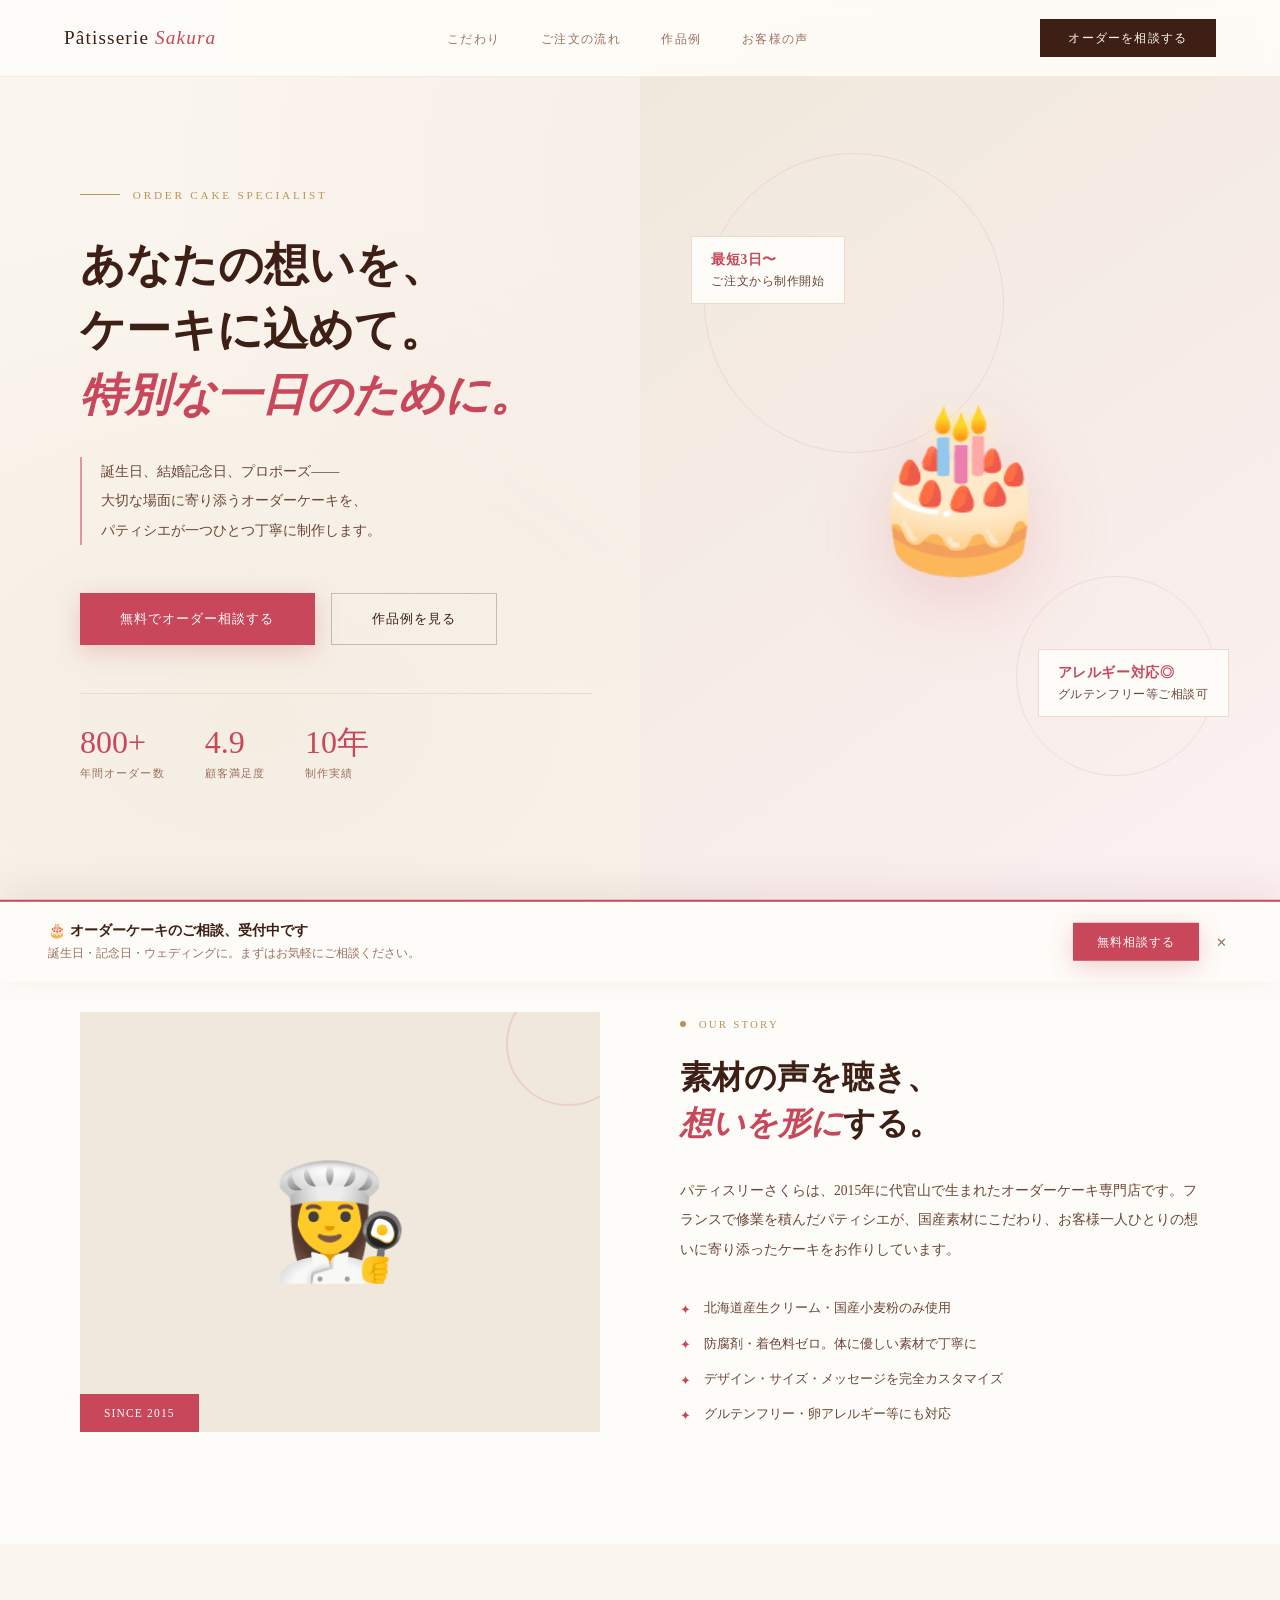
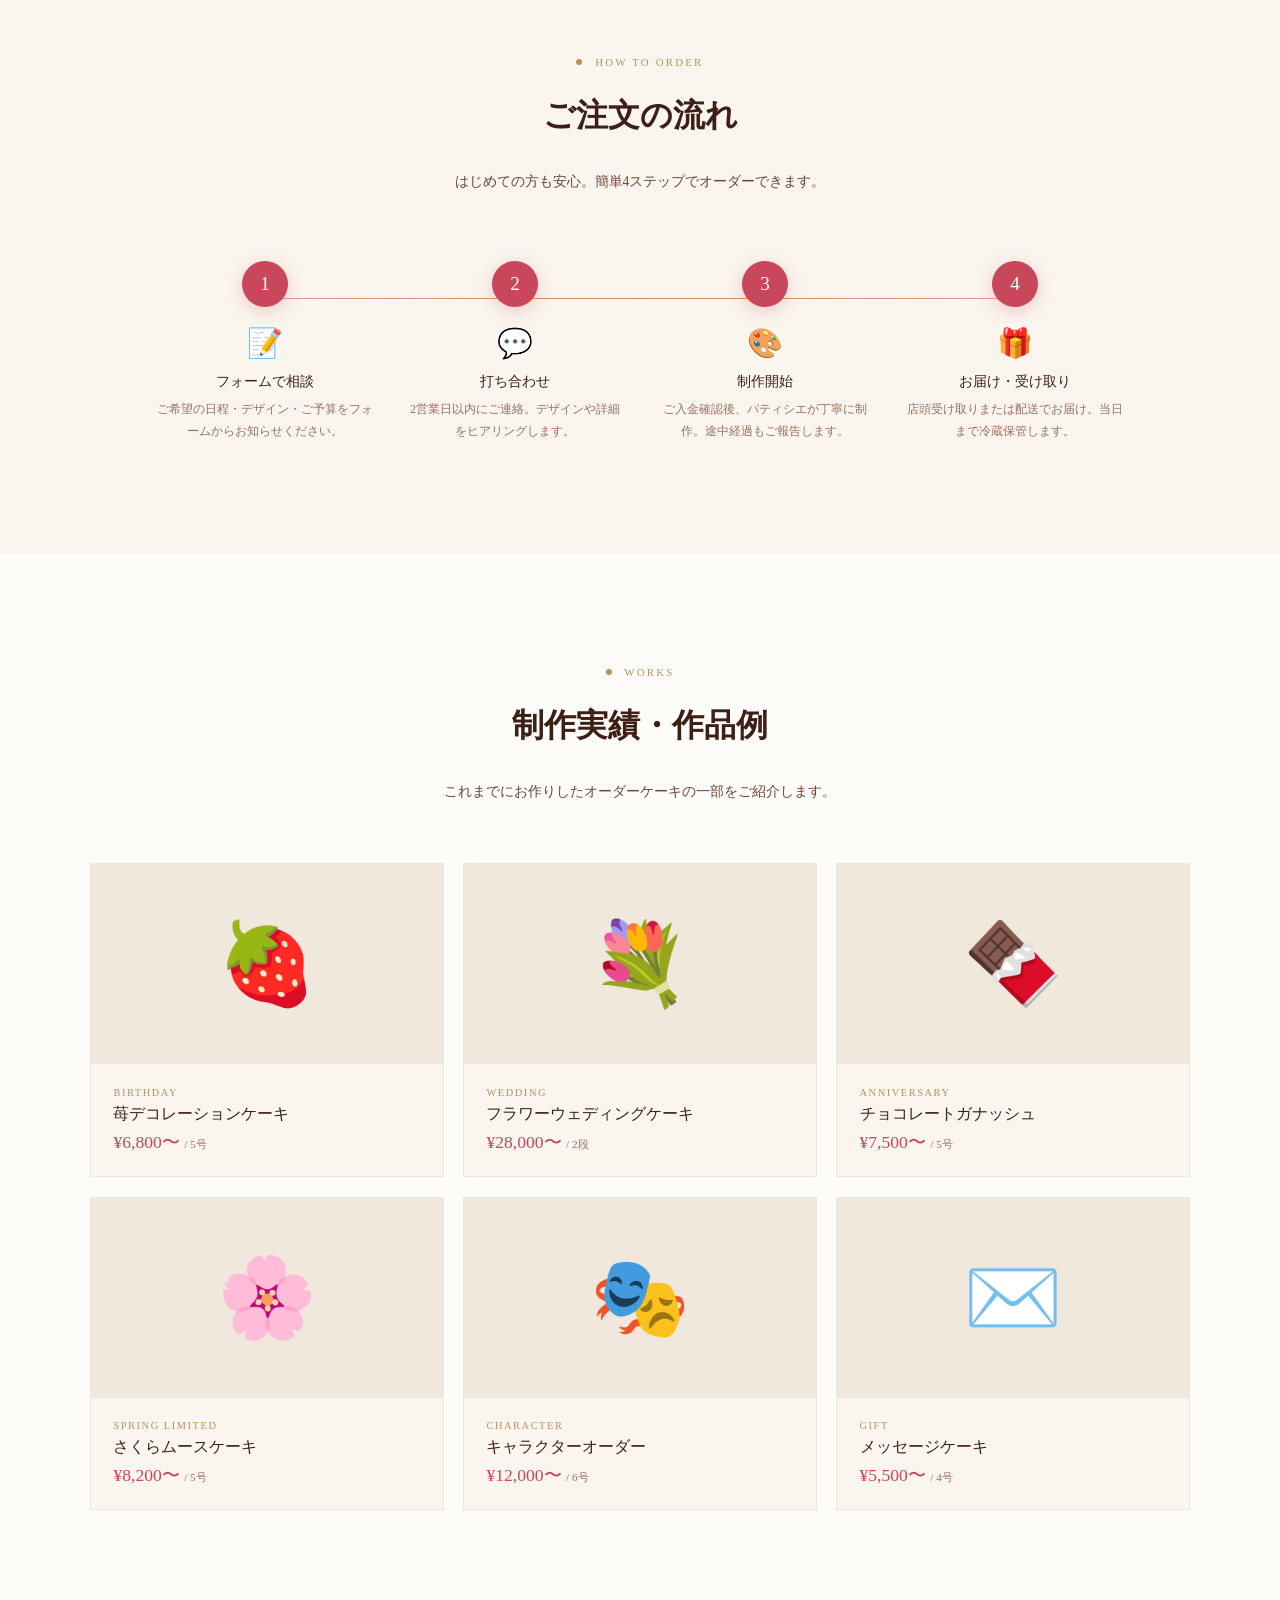
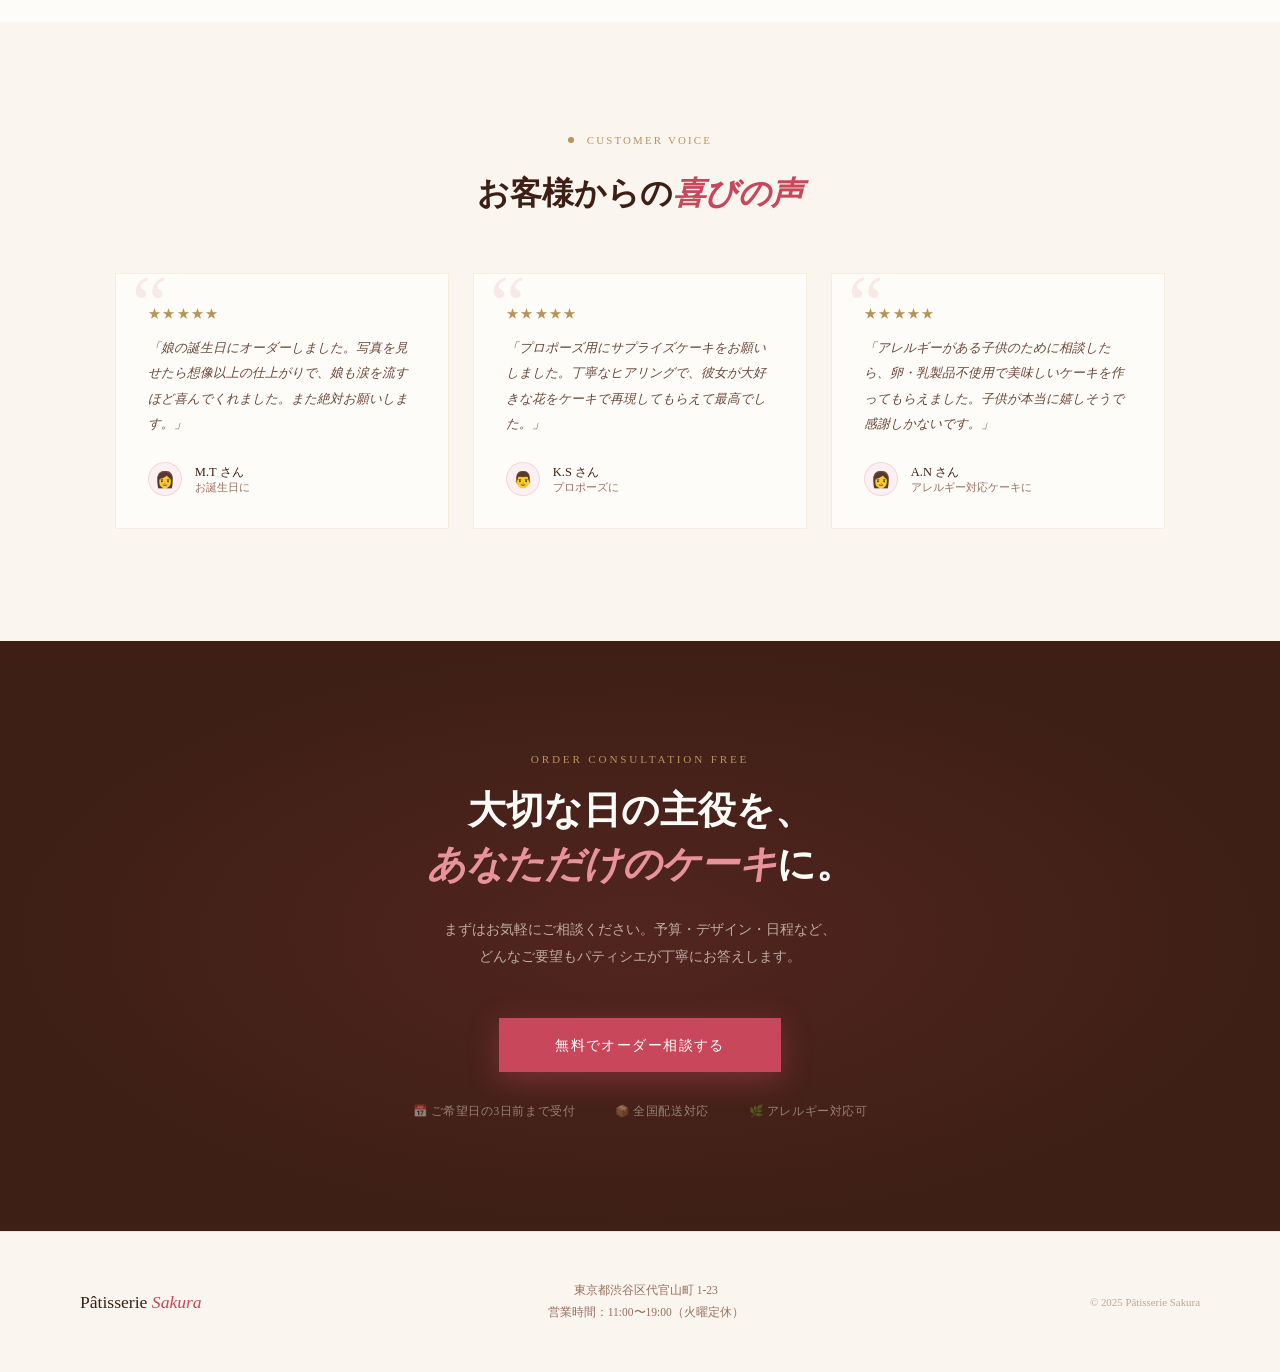
==== cake-lp/index.html @ a712b5a2 "add all LPs" ====
<!DOCTYPE html>
<html lang="ja">

<head>
    <meta charset="UTF-8">
    <meta name="viewport" content="width=device-width, initial-scale=1.0">
    <title>Pâtisserie Sakura | オーダーケーキ専門店</title>
    <link rel="stylesheet" href="style.css">

</head>

<body>

    <nav>
        <div class="nav-logo">Pâtisserie <em>Sakura</em></div>
        <ul class="nav-links">
            <li><a href="#about">こだわり</a></li>
            <li><a href="#flow">ご注文の流れ</a></li>
            <li><a href="#gallery">作品例</a></li>
            <li><a href="#voice">お客様の声</a></li>
        </ul>
        <button class="nav-cta" onclick="openModal()">オーダーを相談する</button>
    </nav>

    <section class="hero">
        <div class="hero-left">
            <div class="hero-eyebrow">
                <span class="eyebrow-line"></span>
                <span class="eyebrow-text">Order Cake Specialist</span>
            </div>
            <h1>あなたの想いを、<br>ケーキに込めて。<br><em>特別な一日のために。</em></h1>
            <p class="hero-desc">
                誕生日、結婚記念日、プロポーズ——<br>
                大切な場面に寄り添うオーダーケーキを、<br>
                パティシエが一つひとつ丁寧に制作します。
            </p>
            <div class="hero-actions">
                <button class="btn-main" onclick="openModal()">無料でオーダー相談する</button>
                <button class="btn-sub"
                    onclick="document.getElementById('gallery').scrollIntoView({behavior:'smooth'})">作品例を見る</button>
            </div>
            <div class="hero-proof">
                <div class="proof-item"><span class="proof-num">800+</span><span class="proof-label">年間オーダー数</span>
                </div>
                <div class="proof-item"><span class="proof-num">4.9</span><span class="proof-label">顧客満足度</span></div>
                <div class="proof-item"><span class="proof-num">10年</span><span class="proof-label">制作実績</span></div>
            </div>
        </div>
        <div class="hero-right">
            <div class="hero-img-main">
                <div class="deco-circle"></div>
                <div class="deco-circle"></div>
                <div class="cake-display">🎂</div>
                <div class="hero-tag hero-tag-1"><strong>最短3日〜</strong>ご注文から制作開始</div>
                <div class="hero-tag hero-tag-2"><strong>アレルギー対応◎</strong>グルテンフリー等ご相談可</div>
            </div>
        </div>
    </section>

    <section class="about" id="about">
        <div class="about-visual fade-in">
            <div class="about-img-box">👩‍🍳<span class="about-img-label">SINCE 2015</span></div>
        </div>
        <div class="about-content">
            <div class="section-eyebrow fade-in">
                <div class="eyebrow-dot"></div><span class="eyebrow-label">Our Story</span>
            </div>
            <h2 class="section-title fade-in">素材の声を聴き、<br><em>想いを形に</em>する。</h2>
            <p class="section-body fade-in">
                パティスリーさくらは、2015年に代官山で生まれたオーダーケーキ専門店です。フランスで修業を積んだパティシエが、国産素材にこだわり、お客様一人ひとりの想いに寄り添ったケーキをお作りしています。</p>
            <div class="feature-list fade-in">
                <div class="feature-item"><span class="feature-check">✦</span>北海道産生クリーム・国産小麦粉のみ使用</div>
                <div class="feature-item"><span class="feature-check">✦</span>防腐剤・着色料ゼロ。体に優しい素材で丁寧に</div>
                <div class="feature-item"><span class="feature-check">✦</span>デザイン・サイズ・メッセージを完全カスタマイズ</div>
                <div class="feature-item"><span class="feature-check">✦</span>グルテンフリー・卵アレルギー等にも対応</div>
            </div>
        </div>
    </section>

    <section class="flow" id="flow">
        <div class="flow-header">
            <div class="section-eyebrow fade-in" style="justify-content:center">
                <div class="eyebrow-dot"></div><span class="eyebrow-label">How to Order</span>
            </div>
            <h2 class="section-title fade-in" style="text-align:center">ご注文の流れ</h2>
            <p class="section-body fade-in" style="max-width:500px;margin:0 auto;text-align:center">
                はじめての方も安心。簡単4ステップでオーダーできます。</p>
        </div>
        <div class="flow-steps">
            <div class="flow-step fade-in">
                <div class="step-num">1</div><span class="step-icon">📝</span>
                <p class="step-title">フォームで相談</p>
                <p class="step-desc">ご希望の日程・デザイン・ご予算をフォームからお知らせください。</p>
            </div>
            <div class="flow-step fade-in">
                <div class="step-num">2</div><span class="step-icon">💬</span>
                <p class="step-title">打ち合わせ</p>
                <p class="step-desc">2営業日以内にご連絡。デザインや詳細をヒアリングします。</p>
            </div>
            <div class="flow-step fade-in">
                <div class="step-num">3</div><span class="step-icon">🎨</span>
                <p class="step-title">制作開始</p>
                <p class="step-desc">ご入金確認後、パティシエが丁寧に制作。途中経過もご報告します。</p>
            </div>
            <div class="flow-step fade-in">
                <div class="step-num">4</div><span class="step-icon">🎁</span>
                <p class="step-title">お届け・受け取り</p>
                <p class="step-desc">店頭受け取りまたは配送でお届け。当日まで冷蔵保管します。</p>
            </div>
        </div>
    </section>

    <section class="gallery" id="gallery">
        <div class="gallery-header">
            <div class="section-eyebrow fade-in" style="justify-content:center">
                <div class="eyebrow-dot"></div><span class="eyebrow-label">Works</span>
            </div>
            <h2 class="section-title fade-in" style="text-align:center">制作実績・作品例</h2>
            <p class="section-body fade-in" style="max-width:480px;margin:0 auto;text-align:center">
                これまでにお作りしたオーダーケーキの一部をご紹介します。</p>
        </div>
        <div class="gallery-grid">
            <div class="gallery-card fade-in">
                <div class="gallery-img">🍓</div>
                <div class="gallery-body"><span class="gallery-tag">Birthday</span>
                    <p class="gallery-name">苺デコレーションケーキ</p>
                    <p class="gallery-price">¥6,800〜 <small>/ 5号</small></p>
                </div>
            </div>
            <div class="gallery-card fade-in">
                <div class="gallery-img">💐</div>
                <div class="gallery-body"><span class="gallery-tag">Wedding</span>
                    <p class="gallery-name">フラワーウェディングケーキ</p>
                    <p class="gallery-price">¥28,000〜 <small>/ 2段</small></p>
                </div>
            </div>
            <div class="gallery-card fade-in">
                <div class="gallery-img">🍫</div>
                <div class="gallery-body"><span class="gallery-tag">Anniversary</span>
                    <p class="gallery-name">チョコレートガナッシュ</p>
                    <p class="gallery-price">¥7,500〜 <small>/ 5号</small></p>
                </div>
            </div>
            <div class="gallery-card fade-in">
                <div class="gallery-img">🌸</div>
                <div class="gallery-body"><span class="gallery-tag">Spring Limited</span>
                    <p class="gallery-name">さくらムースケーキ</p>
                    <p class="gallery-price">¥8,200〜 <small>/ 5号</small></p>
                </div>
            </div>
            <div class="gallery-card fade-in">
                <div class="gallery-img">🎭</div>
                <div class="gallery-body"><span class="gallery-tag">Character</span>
                    <p class="gallery-name">キャラクターオーダー</p>
                    <p class="gallery-price">¥12,000〜 <small>/ 6号</small></p>
                </div>
            </div>
            <div class="gallery-card fade-in">
                <div class="gallery-img">✉️</div>
                <div class="gallery-body"><span class="gallery-tag">Gift</span>
                    <p class="gallery-name">メッセージケーキ</p>
                    <p class="gallery-price">¥5,500〜 <small>/ 4号</small></p>
                </div>
            </div>
        </div>
    </section>

    <section class="voice" id="voice">
        <div class="voice-header">
            <div class="section-eyebrow fade-in" style="justify-content:center">
                <div class="eyebrow-dot"></div><span class="eyebrow-label">Customer Voice</span>
            </div>
            <h2 class="section-title fade-in" style="text-align:center">お客様からの<em>喜びの声</em></h2>
        </div>
        <div class="voice-grid">
            <div class="voice-card fade-in">
                <div class="voice-stars">★★★★★</div>
                <p class="voice-text">「娘の誕生日にオーダーしました。写真を見せたら想像以上の仕上がりで、娘も涙を流すほど喜んでくれました。また絶対お願いします。」</p>
                <div class="voice-author">
                    <div class="voice-avatar">👩</div>
                    <div>
                        <p class="voice-name">M.T さん</p>
                        <p class="voice-occasion">お誕生日に</p>
                    </div>
                </div>
            </div>
            <div class="voice-card fade-in">
                <div class="voice-stars">★★★★★</div>
                <p class="voice-text">「プロポーズ用にサプライズケーキをお願いしました。丁寧なヒアリングで、彼女が大好きな花をケーキで再現してもらえて最高でした。」</p>
                <div class="voice-author">
                    <div class="voice-avatar">👨</div>
                    <div>
                        <p class="voice-name">K.S さん</p>
                        <p class="voice-occasion">プロポーズに</p>
                    </div>
                </div>
            </div>
            <div class="voice-card fade-in">
                <div class="voice-stars">★★★★★</div>
                <p class="voice-text">「アレルギーがある子供のために相談したら、卵・乳製品不使用で美味しいケーキを作ってもらえました。子供が本当に嬉しそうで感謝しかないです。」</p>
                <div class="voice-author">
                    <div class="voice-avatar">👩</div>
                    <div>
                        <p class="voice-name">A.N さん</p>
                        <p class="voice-occasion">アレルギー対応ケーキに</p>
                    </div>
                </div>
            </div>
        </div>
    </section>

    <section class="cta-section">
        <p class="cta-eyebrow fade-in">Order Consultation Free</p>
        <h2 class="cta-title fade-in">大切な日の主役を、<br><em>あなただけのケーキ</em>に。</h2>
        <p class="cta-desc fade-in">まずはお気軽にご相談ください。予算・デザイン・日程など、<br>どんなご要望もパティシエが丁寧にお答えします。</p>
        <button class="cta-btn fade-in" onclick="openModal()">無料でオーダー相談する</button>
        <div class="cta-notes fade-in">
            <span class="cta-note-item">📅 ご希望日の3日前まで受付</span>
            <span class="cta-note-item">📦 全国配送対応</span>
            <span class="cta-note-item">🌿 アレルギー対応可</span>
        </div>
    </section>

    <footer>
        <div class="footer-logo">Pâtisserie <em>Sakura</em></div>
        <div class="footer-info">東京都渋谷区代官山町 1-23<br>営業時間：11:00〜19:00（火曜定休）</div>
        <p class="footer-copy">© 2025 Pâtisserie Sakura</p>
    </footer>

    <!-- MODAL -->
    <div class="modal-overlay" id="modalOverlay">
        <div class="modal">
            <button class="modal-close" onclick="closeModal()">✕</button>
            <p class="modal-eyebrow">Order Consultation</p>
            <h3>オーダー相談フォーム</h3>
            <p class="modal-sub">ご希望の内容をお知らせください。<br>2営業日以内にパティシエよりご連絡いたします。相談無料です。</p>
            <div class="modal-form">
                <input type="text" placeholder="お名前">
                <input type="email" placeholder="メールアドレス">
                <input type="text" placeholder="ご希望日（例：2025年8月15日）">
                <select>
                    <option value="">ご用途を選択</option>
                    <option>誕生日</option>
                    <option>結婚記念日</option>
                    <option>プロポーズ</option>
                    <option>ウェディング</option>
                    <option>ギフト・その他</option>
                </select>
                <input type="text" placeholder="ご予算の目安（例：1万円前後）">
                <textarea placeholder="デザインのご希望・アレルギー・その他ご要望"></textarea>
                <button class="modal-submit" onclick="closeModal()">相談内容を送信する</button>
            </div>
            <p class="modal-note">※ 送信後2営業日以内にご連絡いたします</p>
        </div>
    </div>

    <!-- SLIDE UP -->
    <div class="slide-up" id="slideUp">
        <div class="slide-content">
            <strong>🎂 オーダーケーキのご相談、受付中です</strong>
            <p>誕生日・記念日・ウェディングに。まずはお気軽にご相談ください。</p>
        </div>
        <div class="slide-btns">
            <button class="btn-main" style="padding:0.65rem 1.5rem;font-size:0.78rem"
                onclick="openModal()">無料相談する</button>
            <button class="slide-close" onclick="closeSlide()">✕</button>
        </div>
    </div>
    <script src="script.js"></script>

</body>

</html>
---- cake-lp/style.css ----
:root {
    --rouge: #C8475A;
    --rouge-light: #E8929E;
    --rouge-pale: #FDF0F2;
    --cream: #FAF5EE;
    --cream-dark: #F0E8DC;
    --ivory: #FEFCF8;
    --chocolate: #3D1F15;
    --brown: #6B3A2A;
    --gold: #B8935A;
    --text: #2C1810;
    --text-mid: #6B4535;
    --text-light: #9B7060;
}

* {
    margin: 0;
    padding: 0;
    box-sizing: border-box;
}

html {
    scroll-behavior: smooth;
}

body {
    font-family: 'Noto Serif JP', serif;
    background: var(--ivory);
    color: var(--text);
    overflow-x: hidden;
}

/* NAV */
nav {
    position: fixed;
    top: 0;
    left: 0;
    right: 0;
    z-index: 200;
    padding: 1.2rem 4rem;
    display: flex;
    justify-content: space-between;
    align-items: center;
    background: rgba(254, 252, 248, 0.95);
    backdrop-filter: blur(10px);
    border-bottom: 1px solid rgba(184, 147, 90, 0.15);
}

.nav-logo {
    font-family: 'Libre Baskerville', serif;
    font-size: 1.2rem;
    color: var(--chocolate);
    letter-spacing: 0.06em;
}

.nav-logo em {
    font-style: italic;
    color: var(--rouge);
}

.nav-links {
    display: flex;
    gap: 2.5rem;
    list-style: none;
}

.nav-links a {
    font-size: 0.75rem;
    letter-spacing: 0.12em;
    color: var(--text-light);
    text-decoration: none;
    transition: color 0.3s;
}

.nav-links a:hover {
    color: var(--rouge);
}

.nav-cta {
    background: var(--chocolate);
    color: var(--cream);
    border: none;
    padding: 0.65rem 1.8rem;
    font-family: 'Noto Serif JP', serif;
    font-size: 0.75rem;
    letter-spacing: 0.1em;
    cursor: pointer;
    transition: all 0.3s;
}

.nav-cta:hover {
    background: var(--rouge);
}

/* HERO */
.hero {
    min-height: 100vh;
    display: grid;
    grid-template-columns: 1fr 1fr;
    padding-top: 70px;
    background: var(--cream);
    position: relative;
    overflow: hidden;
}

.hero::before {
    content: '';
    position: absolute;
    inset: 0;
    background: radial-gradient(ellipse at 80% 20%, rgba(200, 71, 90, 0.07) 0%, transparent 60%),
        radial-gradient(ellipse at 20% 80%, rgba(184, 147, 90, 0.08) 0%, transparent 50%);
}

.hero-left {
    display: flex;
    flex-direction: column;
    justify-content: center;
    padding: 5rem 3rem 5rem 5rem;
    position: relative;
    z-index: 2;
}

.hero-eyebrow {
    display: flex;
    align-items: center;
    gap: 0.8rem;
    margin-bottom: 2rem;
}

.eyebrow-line {
    width: 40px;
    height: 1px;
    background: var(--gold);
}

.eyebrow-text {
    font-size: 0.7rem;
    letter-spacing: 0.25em;
    color: var(--gold);
    text-transform: uppercase;
}

.hero h1 {
    font-family: 'Libre Baskerville', serif;
    font-size: clamp(2rem, 3.5vw, 3.2rem);
    line-height: 1.45;
    color: var(--chocolate);
    margin-bottom: 1.8rem;
}

.hero h1 em {
    font-style: italic;
    color: var(--rouge);
    display: block;
}

.hero-desc {
    font-size: 0.88rem;
    line-height: 2.1;
    color: var(--text-mid);
    font-weight: 300;
    max-width: 400px;
    margin-bottom: 3rem;
    border-left: 2px solid var(--rouge-light);
    padding-left: 1.2rem;
}

.hero-actions {
    display: flex;
    gap: 1rem;
    flex-wrap: wrap;
    margin-bottom: 3rem;
}

.btn-main {
    background: var(--rouge);
    color: white;
    border: none;
    padding: 1rem 2.5rem;
    font-family: 'Noto Serif JP', serif;
    font-size: 0.82rem;
    letter-spacing: 0.08em;
    cursor: pointer;
    transition: all 0.3s;
    box-shadow: 0 6px 24px rgba(200, 71, 90, 0.25);
}

.btn-main:hover {
    background: var(--chocolate);
    transform: translateY(-2px);
}

.btn-sub {
    background: transparent;
    color: var(--chocolate);
    border: 1px solid rgba(61, 31, 21, 0.25);
    padding: 1rem 2.5rem;
    font-family: 'Noto Serif JP', serif;
    font-size: 0.82rem;
    letter-spacing: 0.08em;
    cursor: pointer;
    transition: all 0.3s;
}

.btn-sub:hover {
    border-color: var(--rouge);
    color: var(--rouge);
}

.hero-proof {
    display: flex;
    gap: 2.5rem;
    padding-top: 2rem;
    border-top: 1px solid rgba(184, 147, 90, 0.2);
}

.proof-num {
    font-family: 'EB Garamond', serif;
    font-size: 2rem;
    color: var(--rouge);
    display: block;
    line-height: 1;
    margin-bottom: 0.3rem;
}

.proof-label {
    font-size: 0.68rem;
    letter-spacing: 0.1em;
    color: var(--text-light);
}

.hero-right {
    position: relative;
    overflow: hidden;
}

.hero-img-main {
    width: 100%;
    height: 100%;
    background: linear-gradient(145deg, var(--cream-dark) 0%, var(--rouge-pale) 100%);
    display: flex;
    align-items: center;
    justify-content: center;
    position: relative;
}

.cake-display {
    font-size: 10rem;
    animation: gentleFloat 5s ease-in-out infinite;
    filter: drop-shadow(0 20px 40px rgba(200, 71, 90, 0.2));
    position: relative;
    z-index: 2;
}

@keyframes gentleFloat {

    0%,
    100% {
        transform: translateY(0) rotate(-2deg);
    }

    50% {
        transform: translateY(-14px) rotate(2deg);
    }
}

.deco-circle {
    position: absolute;
    border-radius: 50%;
    border: 1px solid rgba(200, 71, 90, 0.12);
}

.deco-circle:nth-child(1) {
    width: 300px;
    height: 300px;
    top: 10%;
    left: 10%;
}

.deco-circle:nth-child(2) {
    width: 200px;
    height: 200px;
    bottom: 15%;
    right: 10%;
}

.hero-tag {
    position: absolute;
    background: var(--ivory);
    border: 1px solid rgba(184, 147, 90, 0.3);
    padding: 0.8rem 1.2rem;
    font-size: 0.72rem;
    color: var(--text-mid);
    letter-spacing: 0.05em;
    line-height: 1.5;
}

.hero-tag-1 {
    top: 20%;
    left: 8%;
}

.hero-tag-2 {
    bottom: 22%;
    right: 8%;
}

.hero-tag strong {
    display: block;
    color: var(--rouge);
    font-size: 0.85rem;
    margin-bottom: 0.2rem;
}

/* ABOUT */
.about {
    padding: 7rem 5rem;
    background: var(--ivory);
    display: grid;
    grid-template-columns: 1fr 1fr;
    gap: 5rem;
    align-items: center;
}

.about-img-box {
    background: var(--cream-dark);
    height: 420px;
    display: flex;
    align-items: center;
    justify-content: center;
    font-size: 7rem;
    position: relative;
    overflow: hidden;
}

.about-img-box::before {
    content: '';
    position: absolute;
    top: -30px;
    right: -30px;
    width: 120px;
    height: 120px;
    border: 2px solid rgba(200, 71, 90, 0.15);
    border-radius: 50%;
}

.about-img-label {
    position: absolute;
    bottom: 0;
    left: 0;
    background: var(--rouge);
    color: white;
    padding: 0.8rem 1.5rem;
    font-size: 0.72rem;
    letter-spacing: 0.1em;
}

.section-eyebrow {
    display: flex;
    align-items: center;
    gap: 0.8rem;
    margin-bottom: 1.5rem;
}

.eyebrow-dot {
    width: 6px;
    height: 6px;
    border-radius: 50%;
    background: var(--gold);
}

.eyebrow-label {
    font-size: 0.68rem;
    letter-spacing: 0.2em;
    color: var(--gold);
    text-transform: uppercase;
}

.section-title {
    font-family: 'Libre Baskerville', serif;
    font-size: clamp(1.6rem, 2.5vw, 2.2rem);
    color: var(--chocolate);
    line-height: 1.45;
    margin-bottom: 1.8rem;
}

.section-title em {
    font-style: italic;
    color: var(--rouge);
}

.section-body {
    font-size: 0.85rem;
    line-height: 2.2;
    color: var(--text-mid);
    font-weight: 300;
    margin-bottom: 2rem;
}

.feature-list {
    display: flex;
    flex-direction: column;
    gap: 0.8rem;
}

.feature-item {
    display: flex;
    align-items: flex-start;
    gap: 0.8rem;
    font-size: 0.82rem;
    color: var(--text-mid);
    line-height: 1.6;
}

.feature-check {
    color: var(--rouge);
    flex-shrink: 0;
    margin-top: 0.1rem;
}

/* FLOW */
.flow {
    padding: 7rem 5rem;
    background: var(--cream);
}

.flow-header {
    text-align: center;
    margin-bottom: 4rem;
}

.flow-steps {
    display: grid;
    grid-template-columns: repeat(4, 1fr);
    max-width: 1000px;
    margin: 0 auto;
    position: relative;
}

.flow-steps::before {
    content: '';
    position: absolute;
    top: 2.3rem;
    left: calc(12.5% + 1rem);
    right: calc(12.5% + 1rem);
    height: 1px;
    background: linear-gradient(to right, var(--rouge-light), var(--gold), var(--rouge-light));
}

.flow-step {
    text-align: center;
    padding: 0 1rem;
    position: relative;
    z-index: 2;
}

.step-num {
    width: 46px;
    height: 46px;
    border-radius: 50%;
    background: var(--rouge);
    color: white;
    display: flex;
    align-items: center;
    justify-content: center;
    font-family: 'EB Garamond', serif;
    font-size: 1.2rem;
    margin: 0 auto 1.2rem;
    box-shadow: 0 4px 16px rgba(200, 71, 90, 0.25);
}

.step-icon {
    font-size: 1.8rem;
    margin-bottom: 0.8rem;
    display: block;
}

.step-title {
    font-size: 0.85rem;
    color: var(--chocolate);
    font-weight: 500;
    margin-bottom: 0.5rem;
}

.step-desc {
    font-size: 0.75rem;
    color: var(--text-light);
    line-height: 1.8;
    font-weight: 300;
}

/* GALLERY */
.gallery {
    padding: 7rem 5rem;
    background: var(--ivory);
}

.gallery-header {
    text-align: center;
    margin-bottom: 3.5rem;
}

.gallery-grid {
    display: grid;
    grid-template-columns: repeat(3, 1fr);
    gap: 1.2rem;
    max-width: 1100px;
    margin: 0 auto;
}

.gallery-card {
    background: var(--cream);
    border: 1px solid rgba(184, 147, 90, 0.15);
    overflow: hidden;
    transition: all 0.35s;
    cursor: pointer;
}

.gallery-card:hover {
    transform: translateY(-5px);
    box-shadow: 0 20px 50px rgba(61, 31, 21, 0.1);
}

.gallery-img {
    height: 200px;
    background: var(--cream-dark);
    display: flex;
    align-items: center;
    justify-content: center;
    font-size: 5rem;
    transition: transform 0.4s;
}

.gallery-card:hover .gallery-img {
    transform: scale(1.04);
}

.gallery-body {
    padding: 1.4rem;
}

.gallery-tag {
    font-size: 0.65rem;
    letter-spacing: 0.15em;
    color: var(--gold);
    text-transform: uppercase;
    margin-bottom: 0.4rem;
    display: block;
}

.gallery-name {
    font-family: 'Libre Baskerville', serif;
    font-size: 1rem;
    color: var(--chocolate);
    margin-bottom: 0.3rem;
}

.gallery-price {
    font-family: 'EB Garamond', serif;
    font-size: 1.1rem;
    color: var(--rouge);
}

.gallery-price small {
    font-size: 0.7rem;
    color: var(--text-light);
    font-family: 'Noto Serif JP', serif;
}

/* VOICE */
.voice {
    padding: 7rem 5rem;
    background: var(--cream);
}

.voice-header {
    text-align: center;
    margin-bottom: 3.5rem;
}

.voice-grid {
    display: grid;
    grid-template-columns: repeat(3, 1fr);
    gap: 1.5rem;
    max-width: 1050px;
    margin: 0 auto;
}

.voice-card {
    background: var(--ivory);
    border: 1px solid rgba(184, 147, 90, 0.15);
    padding: 2rem;
    position: relative;
}

.voice-card::before {
    content: '\201C';
    font-family: 'EB Garamond', serif;
    font-size: 5rem;
    color: rgba(200, 71, 90, 0.1);
    position: absolute;
    top: -10px;
    left: 1rem;
    line-height: 1;
}

.voice-stars {
    color: var(--gold);
    font-size: 0.8rem;
    letter-spacing: 0.1em;
    margin-bottom: 0.8rem;
}

.voice-text {
    font-size: 0.8rem;
    line-height: 2;
    color: var(--text-mid);
    font-weight: 300;
    font-style: italic;
    margin-bottom: 1.5rem;
}

.voice-author {
    display: flex;
    align-items: center;
    gap: 0.8rem;
}

.voice-avatar {
    width: 34px;
    height: 34px;
    border-radius: 50%;
    background: var(--rouge-pale);
    display: flex;
    align-items: center;
    justify-content: center;
    font-size: 1rem;
    border: 1px solid rgba(200, 71, 90, 0.15);
}

.voice-name {
    font-size: 0.78rem;
    color: var(--chocolate);
    font-weight: 500;
}

.voice-occasion {
    font-size: 0.68rem;
    color: var(--text-light);
}

/* CTA */
.cta-section {
    padding: 7rem 5rem;
    background: var(--chocolate);
    text-align: center;
    position: relative;
    overflow: hidden;
}

.cta-section::before {
    content: '';
    position: absolute;
    inset: 0;
    background: radial-gradient(ellipse at 50% 50%, rgba(200, 71, 90, 0.15) 0%, transparent 70%);
}

.cta-eyebrow {
    font-size: 0.7rem;
    letter-spacing: 0.25em;
    color: var(--gold);
    text-transform: uppercase;
    margin-bottom: 1.2rem;
    position: relative;
    z-index: 2;
}

.cta-title {
    font-family: 'Libre Baskerville', serif;
    font-size: clamp(1.8rem, 3vw, 2.8rem);
    color: var(--ivory);
    line-height: 1.4;
    margin-bottom: 1.5rem;
    position: relative;
    z-index: 2;
}

.cta-title em {
    font-style: italic;
    color: var(--rouge-light);
}

.cta-desc {
    font-size: 0.85rem;
    color: rgba(250, 245, 238, 0.65);
    line-height: 2;
    margin-bottom: 3rem;
    font-weight: 300;
    position: relative;
    z-index: 2;
}

.cta-btn {
    background: var(--rouge);
    color: white;
    border: none;
    padding: 1.1rem 3.5rem;
    font-family: 'Noto Serif JP', serif;
    font-size: 0.88rem;
    letter-spacing: 0.1em;
    cursor: pointer;
    transition: all 0.3s;
    box-shadow: 0 8px 30px rgba(200, 71, 90, 0.4);
    position: relative;
    z-index: 2;
}

.cta-btn:hover {
    background: var(--rouge-light);
    transform: translateY(-2px);
}

.cta-notes {
    display: flex;
    justify-content: center;
    gap: 2.5rem;
    margin-top: 2rem;
    position: relative;
    z-index: 2;
    flex-wrap: wrap;
}

.cta-note-item {
    font-size: 0.72rem;
    color: rgba(250, 245, 238, 0.45);
    letter-spacing: 0.05em;
}

/* FOOTER */
footer {
    background: var(--cream);
    padding: 3rem 5rem;
    display: flex;
    justify-content: space-between;
    align-items: center;
    border-top: 1px solid rgba(184, 147, 90, 0.2);
}

.footer-logo {
    font-family: 'Libre Baskerville', serif;
    font-size: 1.1rem;
    color: var(--chocolate);
}

.footer-logo em {
    font-style: italic;
    color: var(--rouge);
}

.footer-info {
    font-size: 0.72rem;
    color: var(--text-light);
    line-height: 1.9;
    text-align: center;
}

.footer-copy {
    font-size: 0.68rem;
    color: var(--text-light);
    opacity: 0.6;
}

/* MODAL */
.modal-overlay {
    display: none;
    position: fixed;
    inset: 0;
    background: rgba(44, 24, 16, 0.6);
    z-index: 1000;
    align-items: center;
    justify-content: center;
    backdrop-filter: blur(6px);
}

.modal-overlay.active {
    display: flex;
}

.modal {
    background: var(--ivory);
    width: 90%;
    max-width: 500px;
    padding: 3rem;
    position: relative;
    animation: modalIn 0.35s ease;
    border-top: 3px solid var(--rouge);
    max-height: 90vh;
    overflow-y: auto;
}

@keyframes modalIn {
    from {
        transform: translateY(30px);
        opacity: 0;
    }

    to {
        transform: translateY(0);
        opacity: 1;
    }
}

.modal-close {
    position: absolute;
    top: 1.2rem;
    right: 1.5rem;
    background: none;
    border: none;
    font-size: 1.1rem;
    cursor: pointer;
    color: var(--text-light);
    transition: color 0.3s;
}

.modal-close:hover {
    color: var(--rouge);
}

.modal-eyebrow {
    font-size: 0.65rem;
    letter-spacing: 0.2em;
    color: var(--gold);
    text-transform: uppercase;
    margin-bottom: 0.8rem;
}

.modal h3 {
    font-family: 'Libre Baskerville', serif;
    font-size: 1.5rem;
    color: var(--chocolate);
    margin-bottom: 0.5rem;
}

.modal-sub {
    font-size: 0.78rem;
    color: var(--text-light);
    line-height: 1.8;
    margin-bottom: 2rem;
    font-weight: 300;
    padding-bottom: 1.5rem;
    border-bottom: 1px solid rgba(184, 147, 90, 0.2);
}

.modal-form {
    display: flex;
    flex-direction: column;
    gap: 0.8rem;
}

.modal-form input,
.modal-form select,
.modal-form textarea {
    width: 100%;
    padding: 0.85rem 1rem;
    border: 1px solid rgba(184, 147, 90, 0.25);
    background: var(--cream);
    font-family: 'Noto Serif JP', serif;
    font-size: 0.82rem;
    color: var(--text);
    outline: none;
    transition: border-color 0.3s;
}

.modal-form input:focus,
.modal-form select:focus,
.modal-form textarea:focus {
    border-color: var(--rouge);
    background: var(--ivory);
}

.modal-form textarea {
    height: 80px;
    resize: none;
}

.modal-submit {
    background: var(--rouge);
    color: white;
    border: none;
    padding: 1rem;
    font-family: 'Noto Serif JP', serif;
    font-size: 0.85rem;
    letter-spacing: 0.08em;
    cursor: pointer;
    transition: all 0.3s;
    margin-top: 0.5rem;
}

.modal-submit:hover {
    background: var(--chocolate);
}

.modal-note {
    font-size: 0.7rem;
    color: var(--text-light);
    text-align: center;
    margin-top: 0.8rem;
    opacity: 0.7;
}

/* SLIDE UP */
.slide-up {
    position: fixed;
    bottom: 0;
    left: 0;
    right: 0;
    background: var(--ivory);
    z-index: 999;
    padding: 1.2rem 3rem;
    border-top: 2px solid var(--rouge);
    display: flex;
    align-items: center;
    justify-content: space-between;
    gap: 2rem;
    transform: translateY(100%);
    transition: transform 0.4s cubic-bezier(0.34, 1.2, 0.64, 1);
    box-shadow: 0 -10px 40px rgba(61, 31, 21, 0.08);
}

.slide-up.active {
    transform: translateY(0);
}

.slide-content strong {
    display: block;
    font-size: 0.9rem;
    color: var(--chocolate);
    margin-bottom: 0.2rem;
}

.slide-content p {
    font-size: 0.75rem;
    color: var(--text-light);
    line-height: 1.6;
    font-weight: 300;
}

.slide-btns {
    display: flex;
    gap: 0.8rem;
    align-items: center;
    flex-shrink: 0;
}

.slide-close {
    background: none;
    border: none;
    color: var(--text-light);
    cursor: pointer;
    font-size: 0.8rem;
    padding: 0.3rem;
}

/* FADE IN */
.fade-in {
    opacity: 0;
    transform: translateY(28px);
    transition: opacity 0.7s ease, transform 0.7s ease;
}

.fade-in.visible {
    opacity: 1;
    transform: translateY(0);
}

/* RESPONSIVE */
@media(max-width:768px) {
    nav {
        padding: 1rem 1.5rem;
    }

    .nav-links {
        display: none;
    }

    .hero {
        grid-template-columns: 1fr;
    }

    .hero-left {
        padding: 4rem 1.5rem 3rem;
    }

    .hero-right {
        display: none;
    }

    .hero-actions {
        flex-direction: column;
    }

    .about {
        grid-template-columns: 1fr;
        padding: 4rem 1.5rem;
        gap: 2rem;
    }

    .flow {
        padding: 4rem 1.5rem;
    }

    .flow-steps {
        grid-template-columns: 1fr 1fr;
        gap: 2rem;
    }

    .flow-steps::before {
        display: none;
    }

    .gallery {
        padding: 4rem 1.5rem;
    }

    .gallery-grid {
        grid-template-columns: 1fr;
    }

    .voice {
        padding: 4rem 1.5rem;
    }

    .voice-grid {
        grid-template-columns: 1fr;
    }

    .cta-section {
        padding: 4rem 1.5rem;
    }

    .cta-notes {
        flex-direction: column;
        gap: 0.8rem;
    }

    footer {
        flex-direction: column;
        gap: 1.5rem;
        text-align: center;
        padding: 2.5rem 1.5rem;
    }

    .slide-up {
        flex-direction: column;
        text-align: center;
        padding: 1.2rem 1.5rem;
    }
}
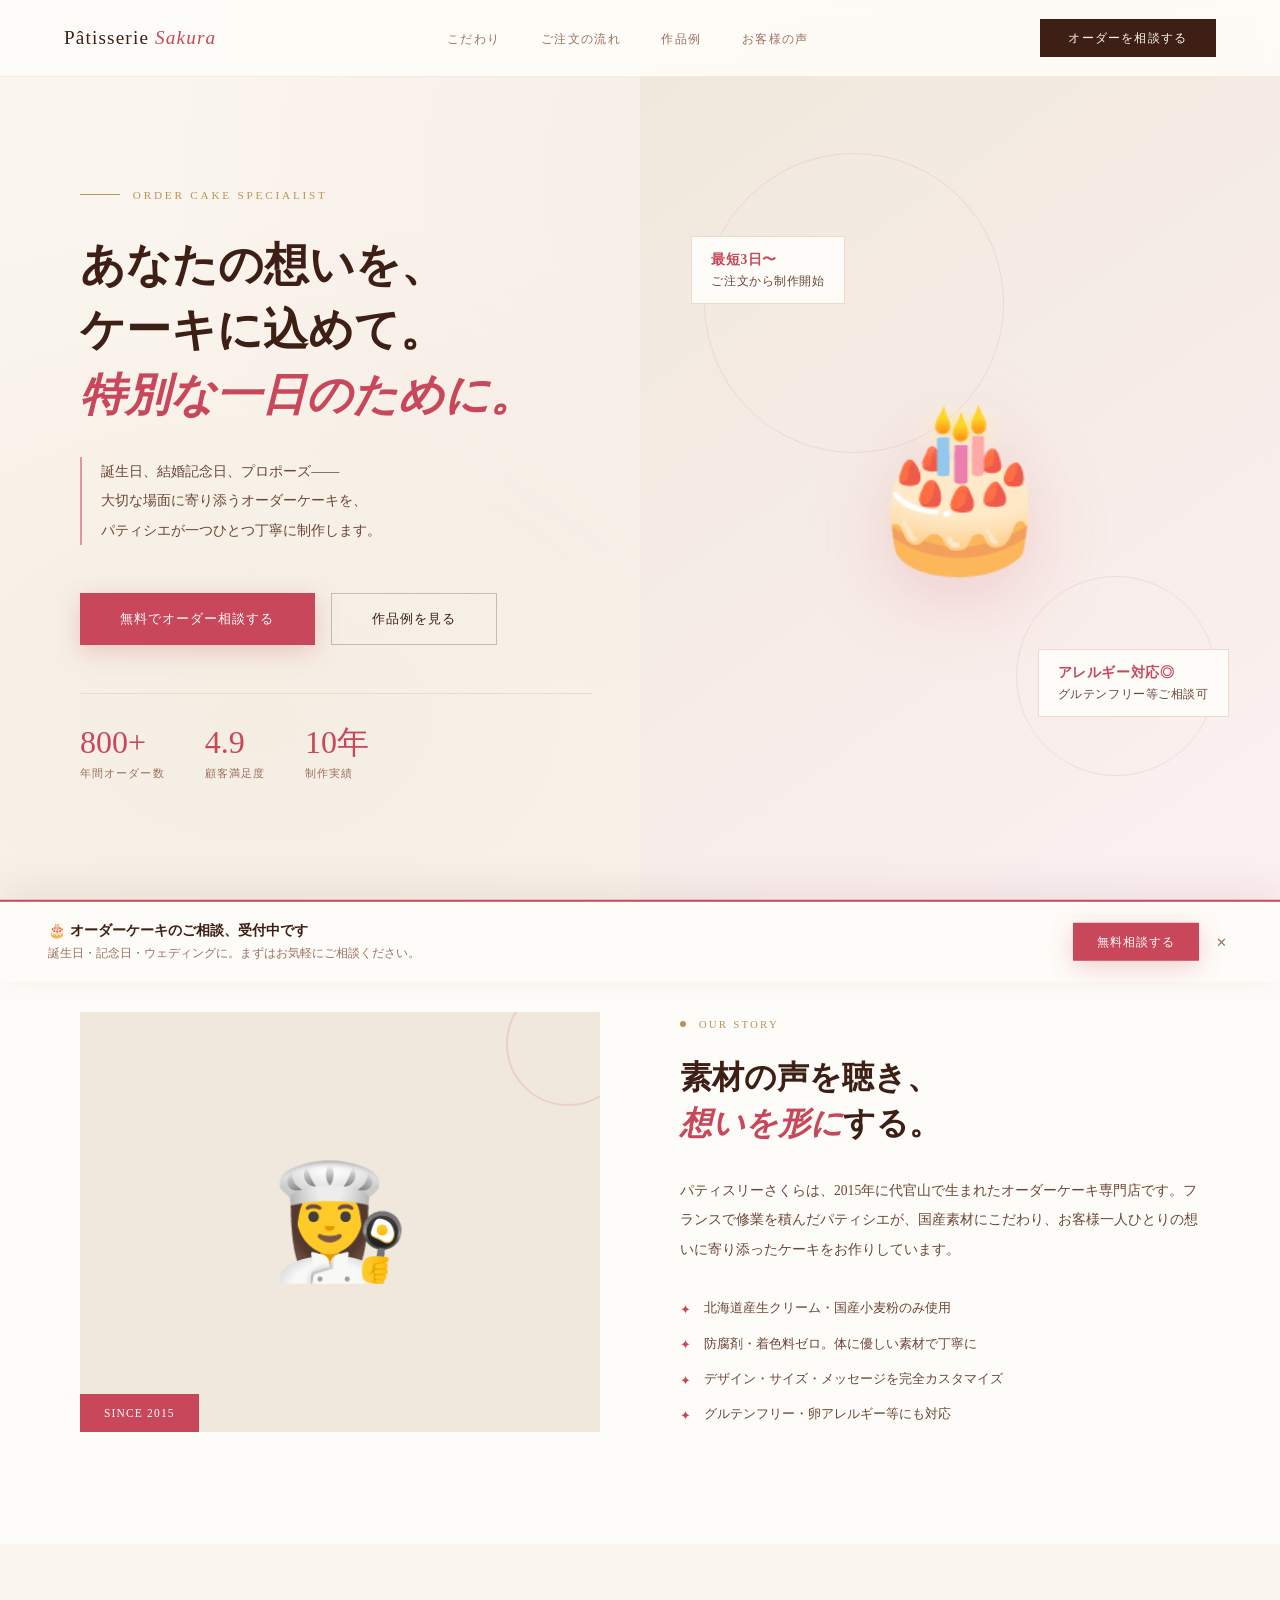
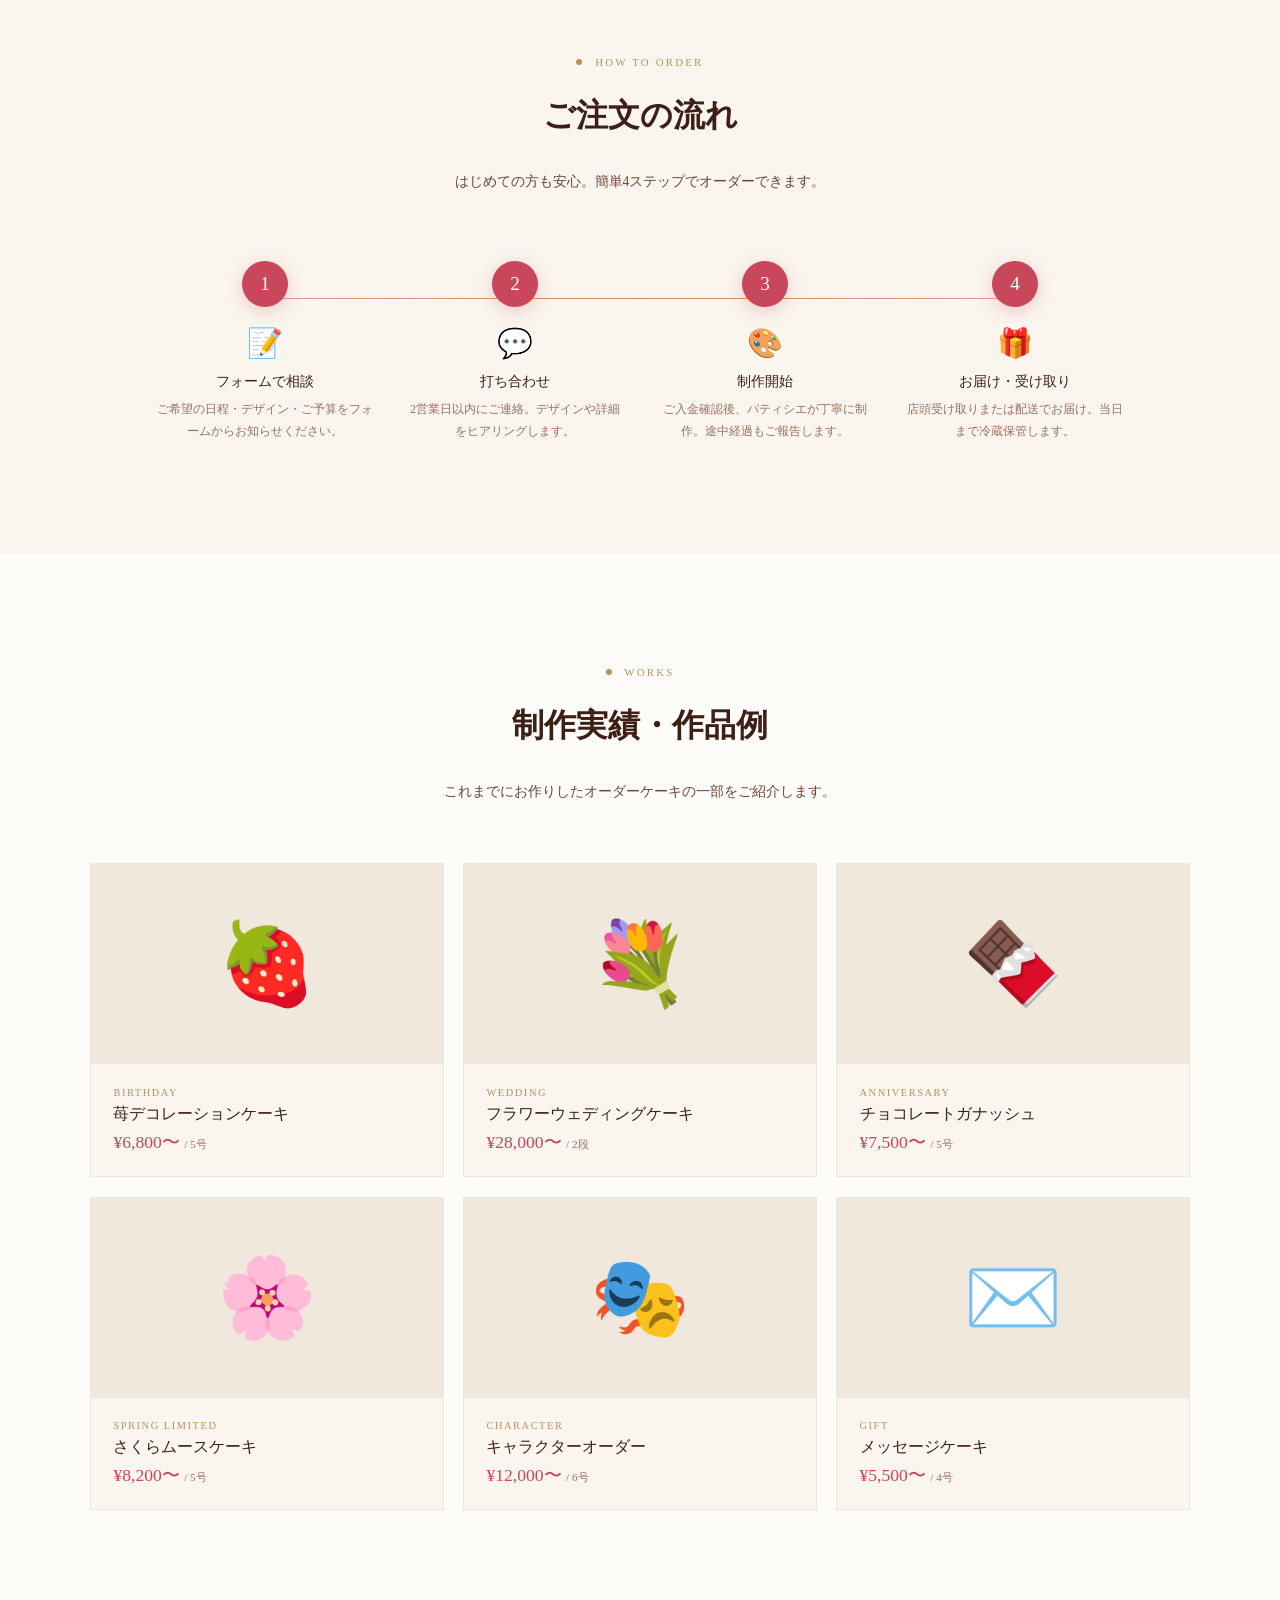
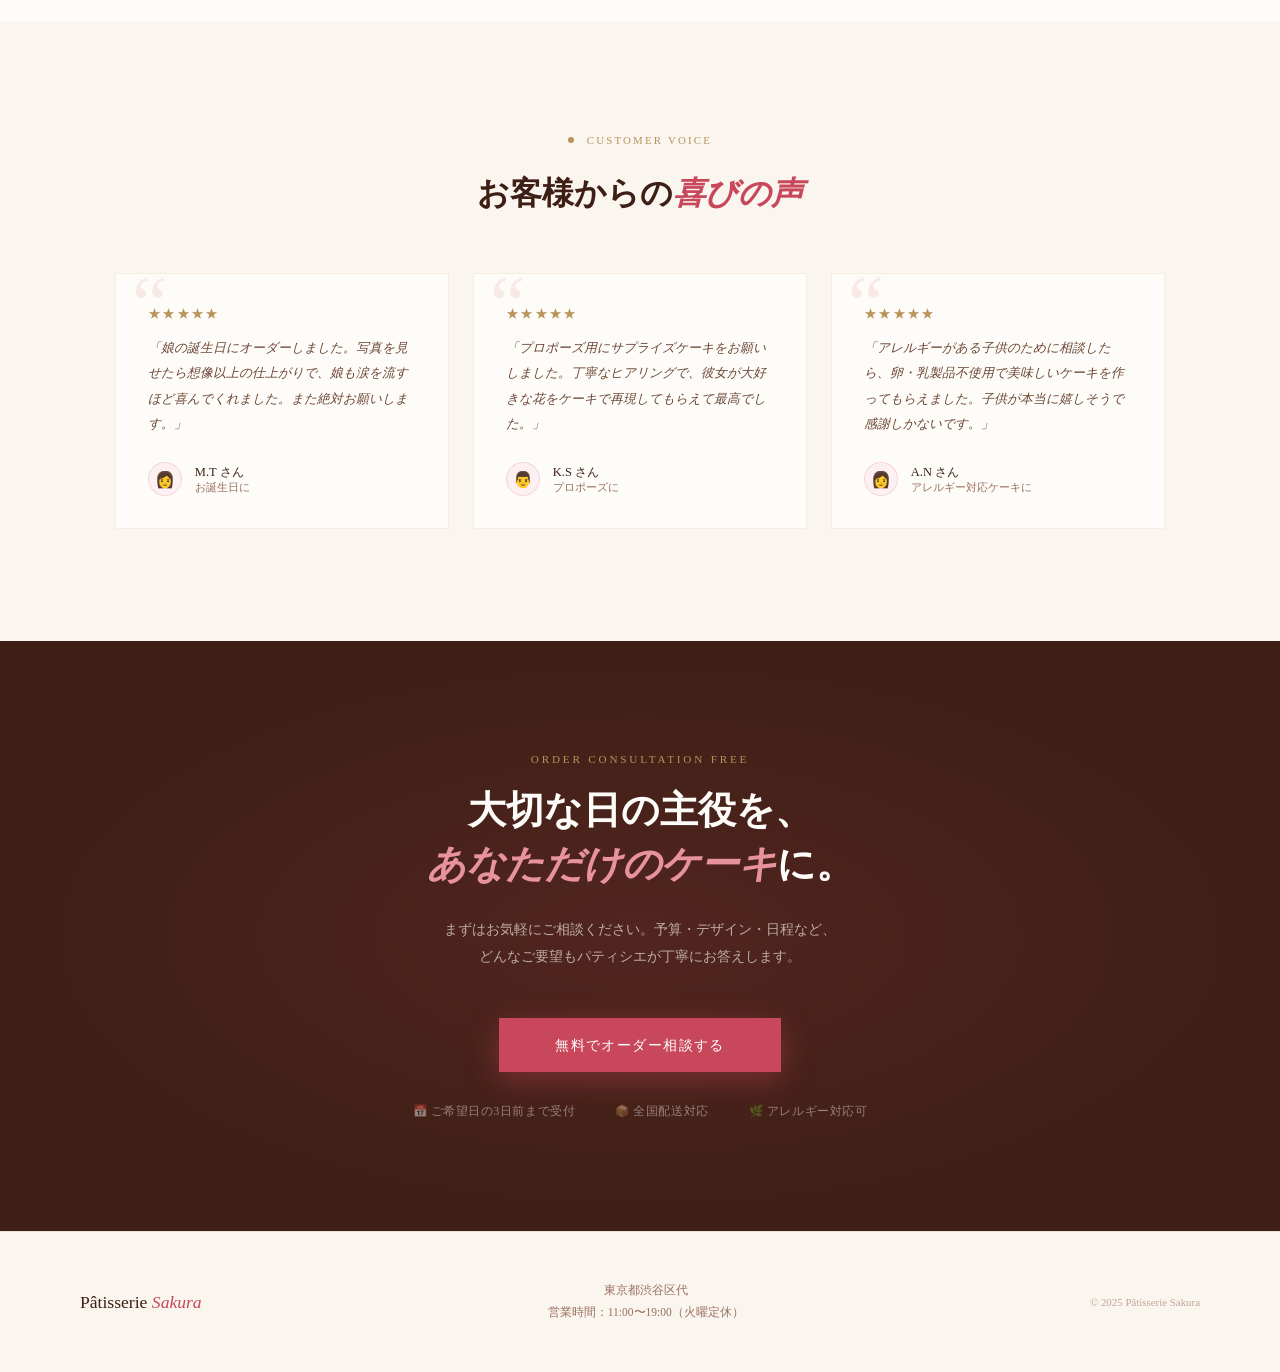
==== commit f2b2a99b: "add cake-lp" ====
--- a/cake-lp/index.html
+++ b/cake-lp/index.html
@@ -223,7 +223,7 @@
 
     <footer>
         <div class="footer-logo">Pâtisserie <em>Sakura</em></div>
-        <div class="footer-info">東京都渋谷区代官山町 1-23<br>営業時間：11:00〜19:00（火曜定休）</div>
+        <div class="footer-info">東京都渋谷区代<br>営業時間：11:00〜19:00（火曜定休）</div>
         <p class="footer-copy">© 2025 Pâtisserie Sakura</p>
     </footer>
 
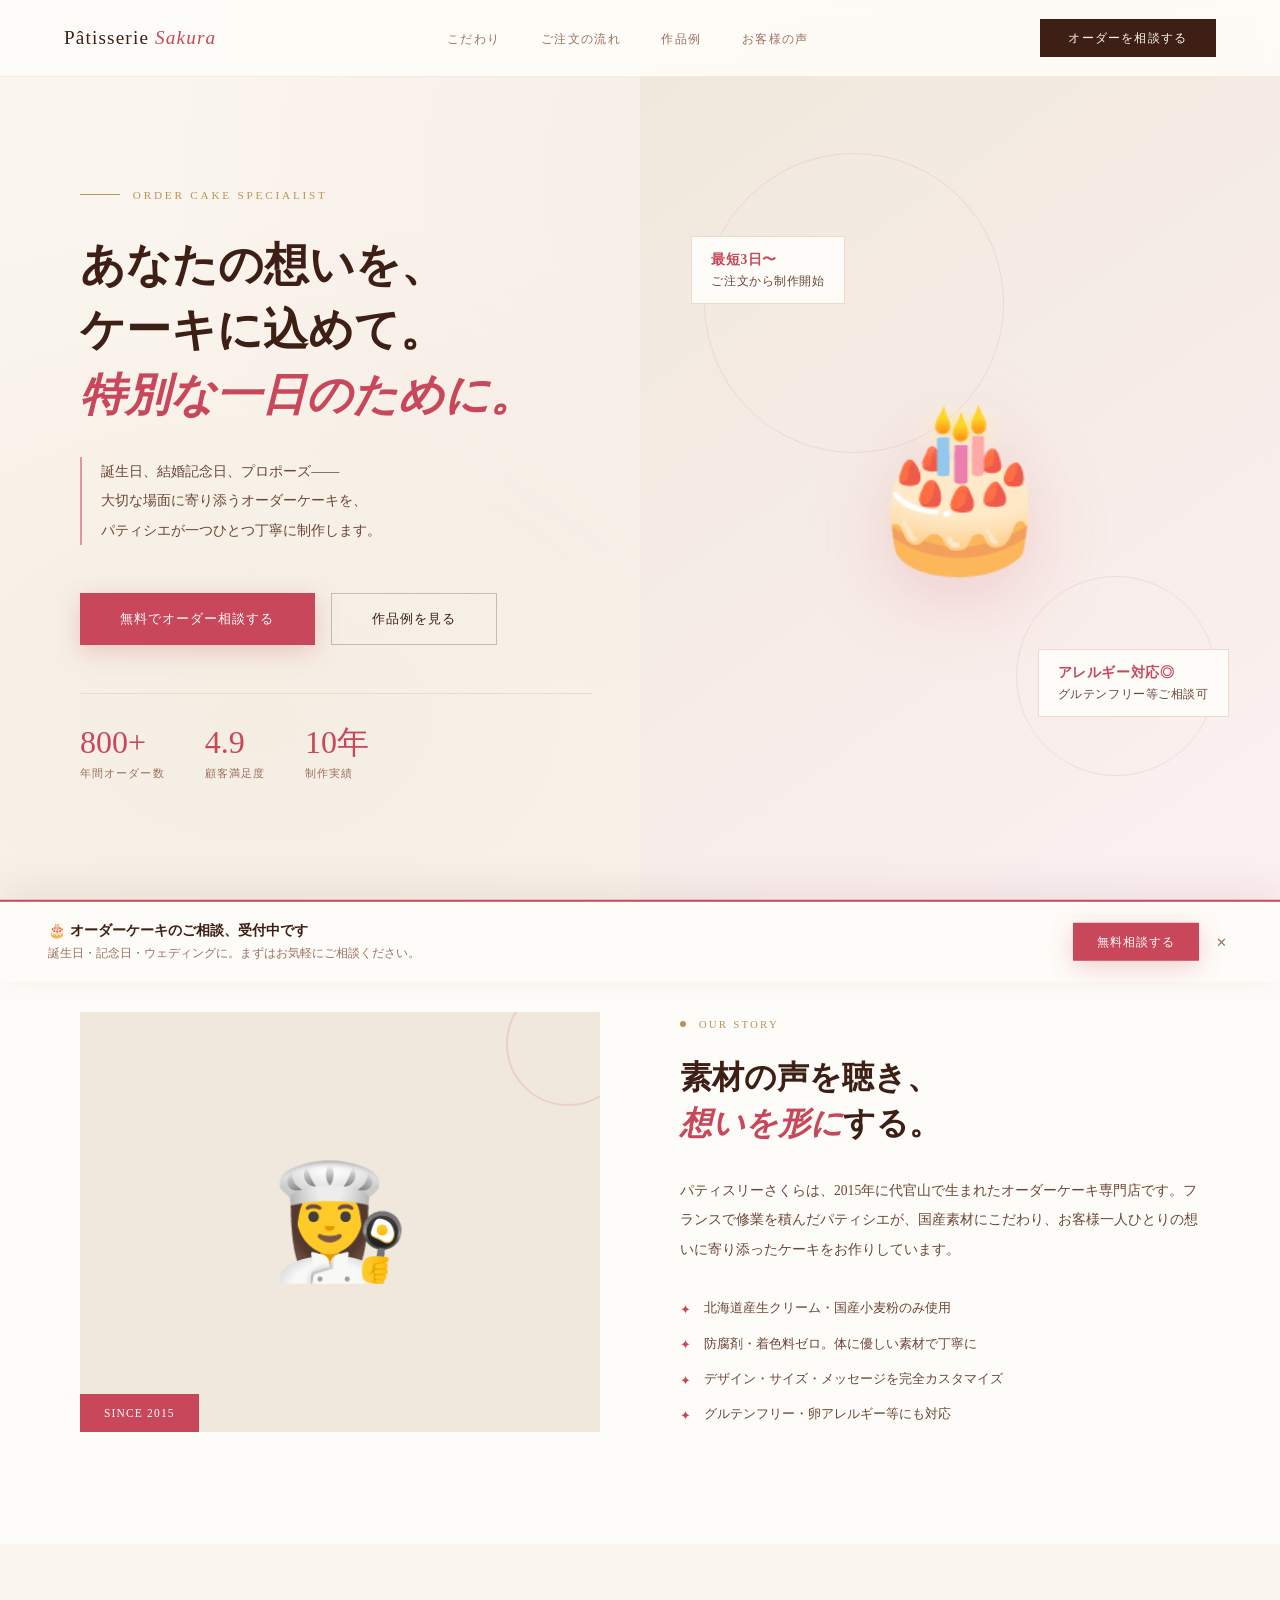
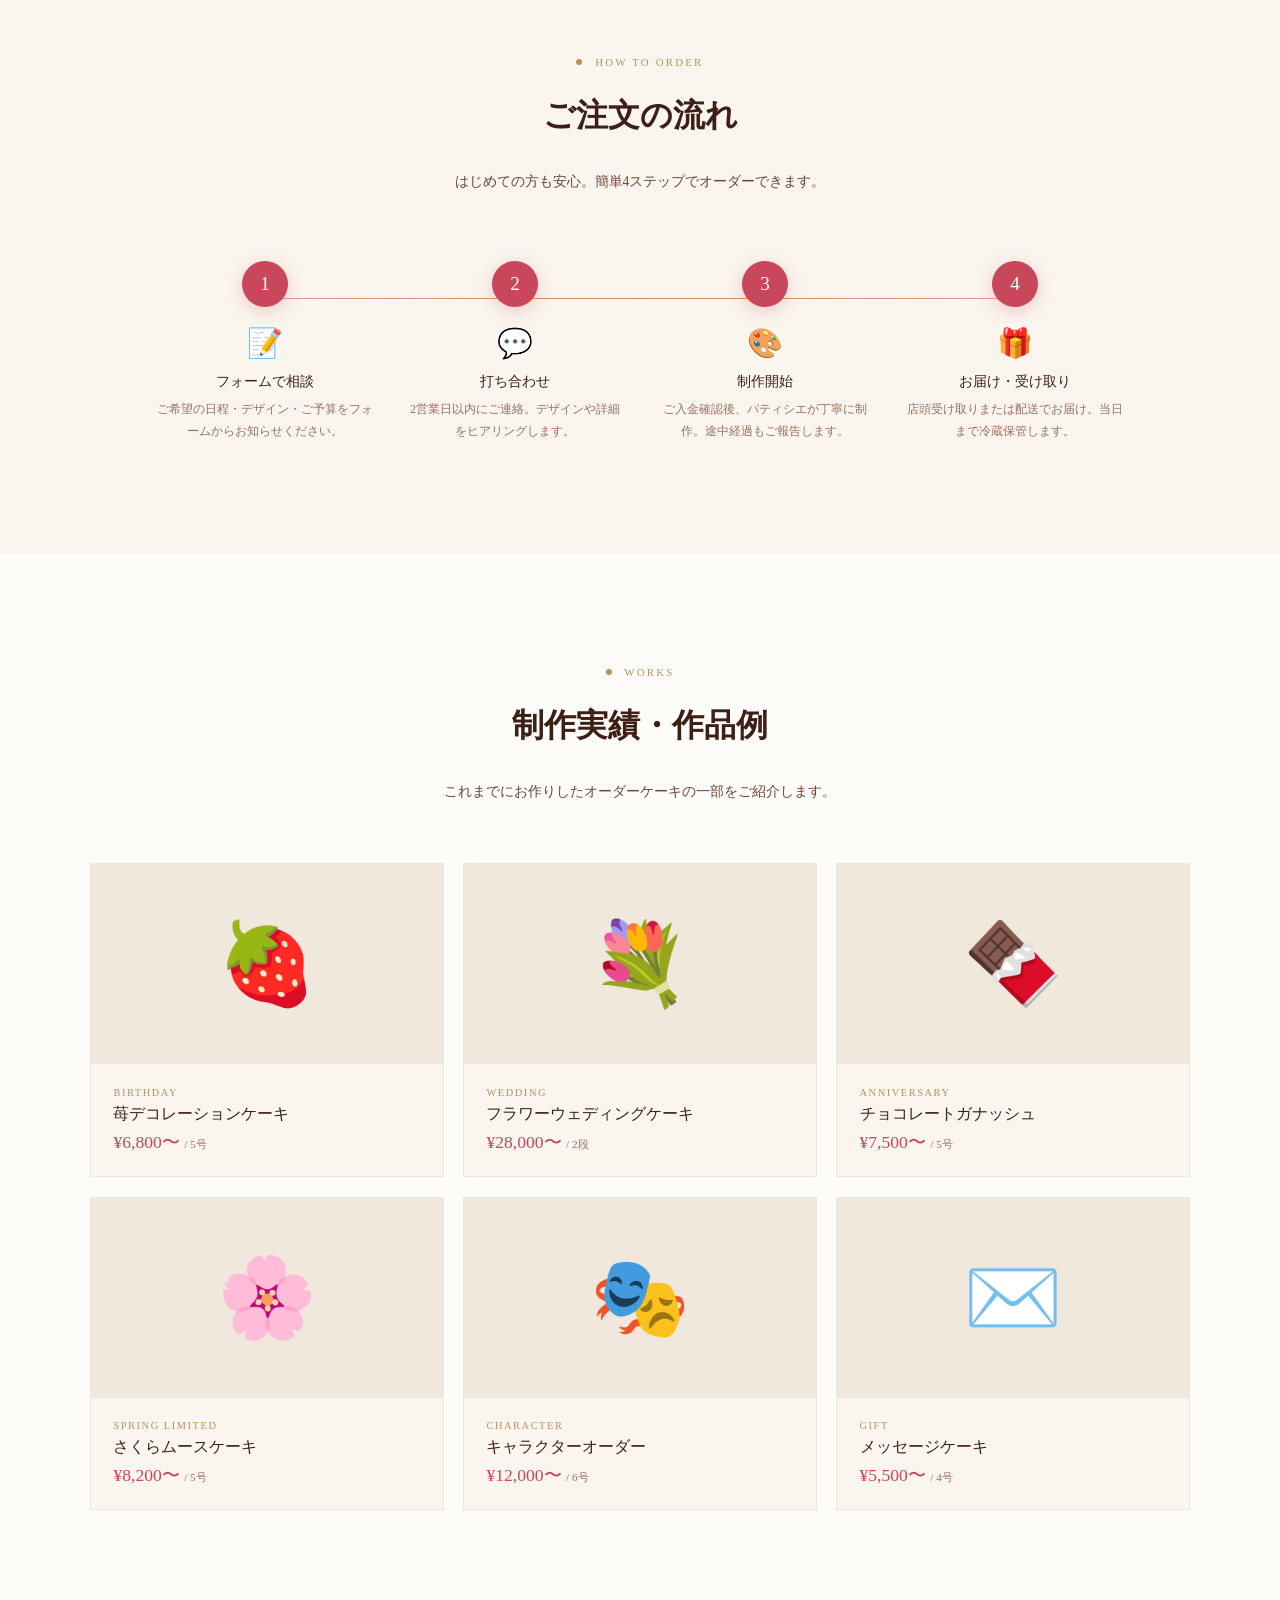
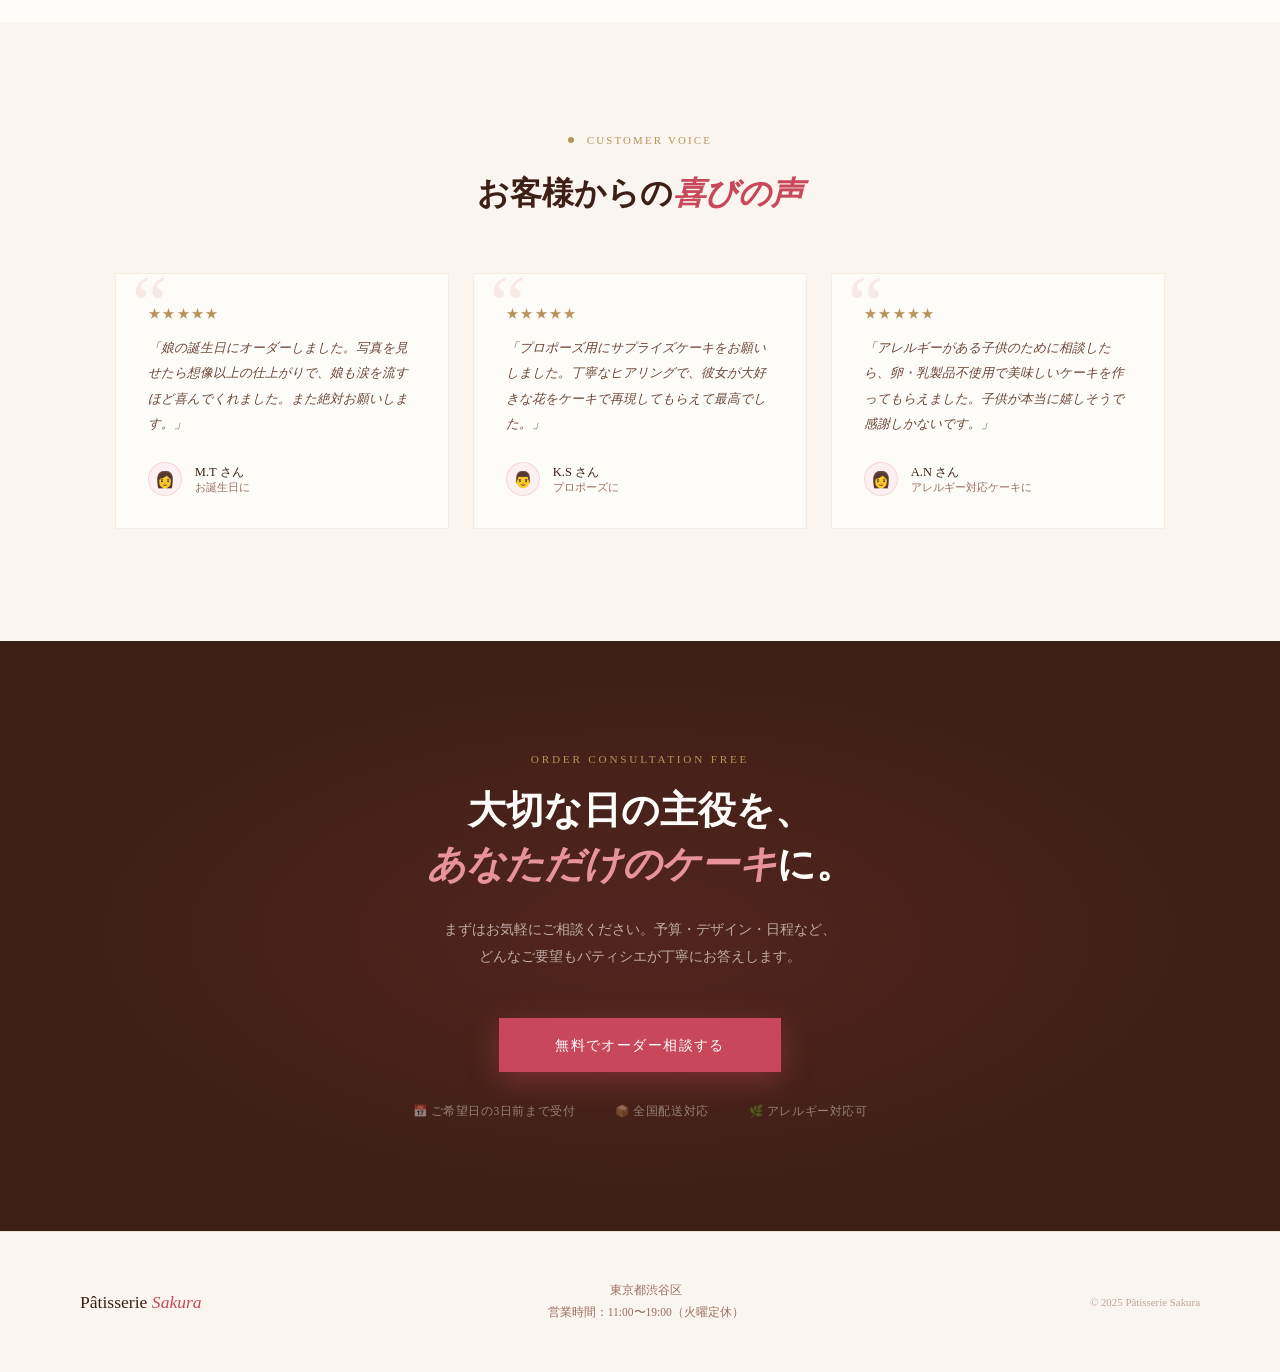
==== commit 84ef3790: "add cake-lp" ====
--- a/cake-lp/index.html
+++ b/cake-lp/index.html
@@ -223,7 +223,7 @@
 
     <footer>
         <div class="footer-logo">Pâtisserie <em>Sakura</em></div>
-        <div class="footer-info">東京都渋谷区代<br>営業時間：11:00〜19:00（火曜定休）</div>
+        <div class="footer-info">東京都渋谷区<br>営業時間：11:00〜19:00（火曜定休）</div>
         <p class="footer-copy">© 2025 Pâtisserie Sakura</p>
     </footer>
 
